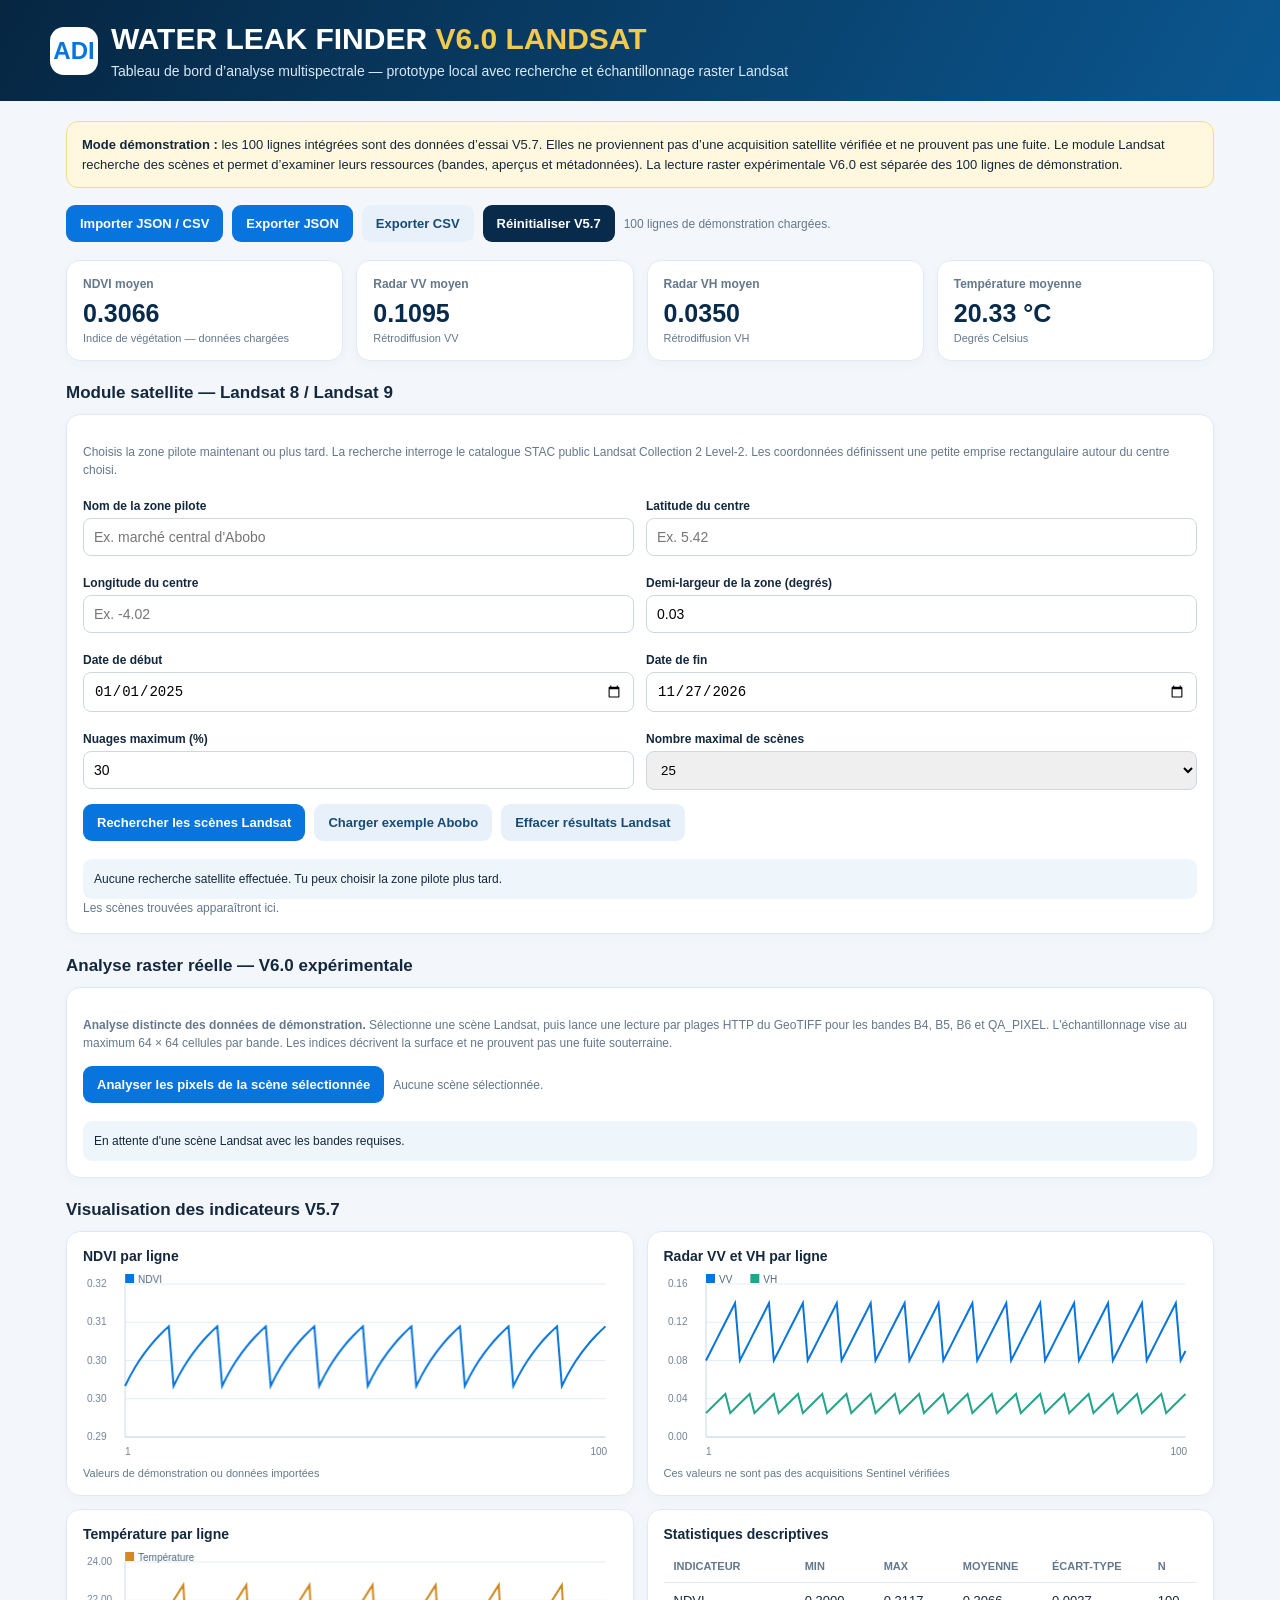
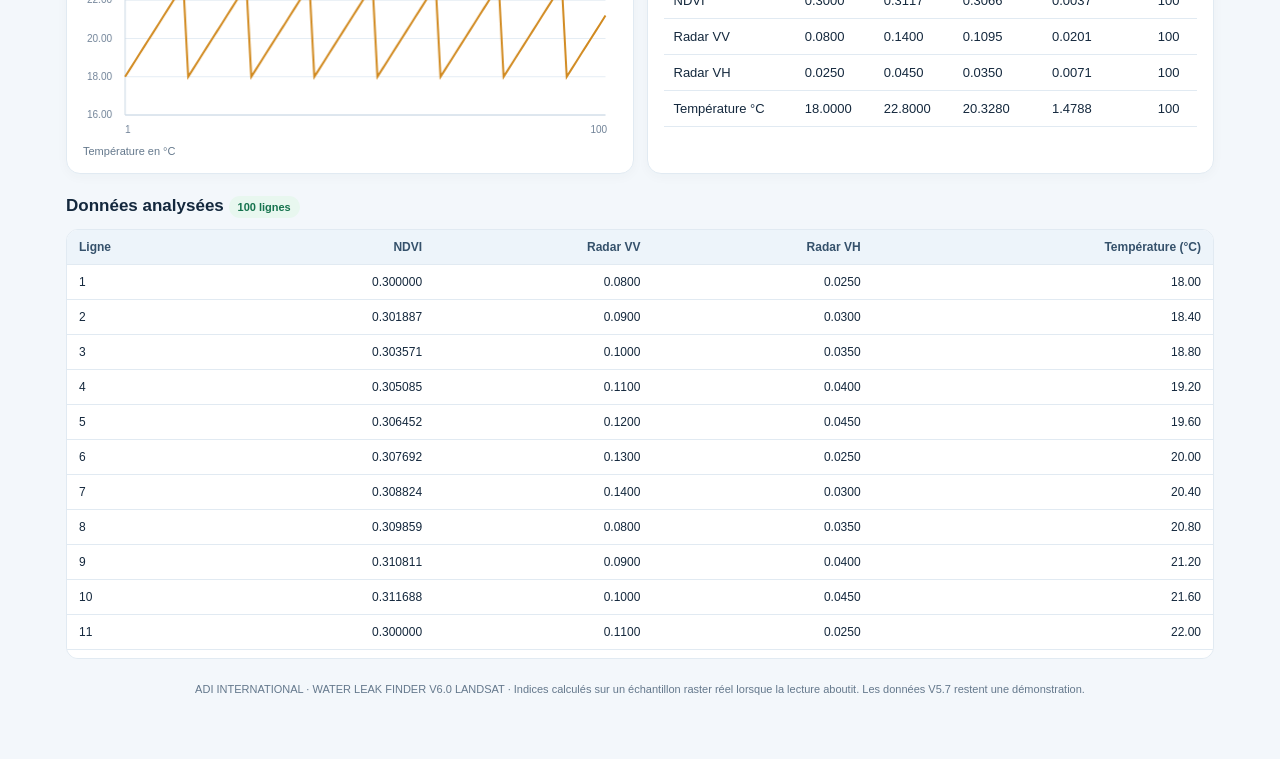
==== cloudflare-preview/index.html @ eb04f43c "Fix Cloudflare raster status and stale Landsat selections" ====
<!DOCTYPE html>
<html lang="fr">
<head>
<meta charset="UTF-8">
<meta name="viewport" content="width=device-width, initial-scale=1.0">
<meta name="theme-color" content="#082b4c">
<title>ADI WATER LEAK FINDER — V6.0 LANDSAT · CLOUDFLARE PREVIEW</title>
<style>
:root{--navy:#082b4c;--blue:#0875df;--cyan:#23b8c7;--gold:#f2c94c;--bg:#f3f7fb;--card:#fff;--text:#14283d;--muted:#64788c;--line:#e1eaf2;--green:#17865b;--red:#b94b4b}
*{box-sizing:border-box}body{margin:0;background:var(--bg);color:var(--text);font-family:Arial,Helvetica,sans-serif}
header{background:linear-gradient(120deg,#062642,#0b5790);color:white;padding:22px max(18px,calc((100% - 1180px)/2))}
.brand{display:flex;align-items:center;gap:13px}.logo{width:48px;height:48px;border-radius:14px;background:#fff;color:var(--blue);display:grid;place-items:center;font-size:24px;font-weight:800}
h1{font-size:clamp(20px,4vw,30px);margin:0}.subtitle{color:#d8e9f8;margin:7px 0 0;font-size:14px}
.wrap{max-width:1180px;margin:auto;padding:20px 16px 40px}
.notice{background:#fff8df;border:1px solid #f1dc8c;border-radius:12px;padding:13px 15px;margin-bottom:17px;font-size:13px;line-height:1.5}
.toolbar{display:flex;flex-wrap:wrap;gap:9px;margin:14px 0 18px}
button,.filelabel{border:0;border-radius:9px;padding:11px 14px;font-weight:700;font-size:13px;cursor:pointer;background:var(--blue);color:#fff}
button.secondary,.filelabel.secondary{background:#e8f1fa;color:#174a76}button.dark{background:var(--navy)}button:hover,.filelabel:hover{filter:brightness(.96)}
input[type=file]{display:none}.status{font-size:12px;color:var(--muted);align-self:center}
.grid{display:grid;grid-template-columns:repeat(4,1fr);gap:13px}
.card{background:var(--card);border:1px solid var(--line);border-radius:14px;padding:16px;box-shadow:0 3px 12px #12334d08}
.metric-label{font-size:12px;color:var(--muted);font-weight:700}.metric{font-size:25px;font-weight:800;margin:8px 0 4px;color:var(--navy)}.metric-sub{font-size:11px;color:var(--muted)}
.section-title{font-size:17px;margin:22px 0 11px}.charts{display:grid;grid-template-columns:1fr 1fr;gap:13px}.chart-card{min-height:250px}.chart-title{font-size:14px;font-weight:700;margin-bottom:8px}.chart-note{font-size:11px;color:var(--muted);margin-top:5px}canvas{width:100%;height:190px;display:block}
.stats-wrap{overflow-x:auto}.stats{width:100%;border-collapse:collapse;font-size:13px}.stats th,.stats td{text-align:left;padding:10px;border-bottom:1px solid var(--line);white-space:nowrap}.stats th{color:var(--muted);font-size:11px;text-transform:uppercase}
.table-wrap{overflow:auto;max-height:430px;border:1px solid var(--line);border-radius:12px;background:#fff}
table.data{width:100%;border-collapse:collapse;font-size:12px;min-width:570px}table.data th,table.data td{padding:10px 12px;text-align:right;border-bottom:1px solid var(--line)}table.data th{position:sticky;top:0;background:#edf4fa;color:#35516b}table.data th:first-child,table.data td:first-child{text-align:left}
.footer{color:var(--muted);font-size:11px;text-align:center;padding:24px 8px}
.pill{display:inline-block;border-radius:30px;padding:5px 9px;background:#e8f7ef;color:#16734e;font-size:11px;font-weight:700}
input[type=text],input[type=number],input[type=date]{padding:10px;border:1px solid #cbd8e4;border-radius:8px;width:100%;font-size:14px}
.landsat-grid{display:grid;grid-template-columns:1fr 1fr;gap:12px}.field label{display:block;font-size:12px;font-weight:700;margin:8px 0 5px}
.landsat-status{margin-top:12px;padding:11px;border-radius:9px;background:#eef5fb;font-size:12px;line-height:1.5;white-space:pre-wrap}
.scene{border-top:1px solid var(--line);padding:12px 0;font-size:13px;overflow-wrap:anywhere}.scene:first-child{border-top:0}
.scene a{color:#075fb5}.small-note{font-size:12px;color:var(--muted);line-height:1.5}
@media(max-width:760px){.grid{grid-template-columns:repeat(2,1fr)}.charts{grid-template-columns:1fr}.wrap{padding:15px 12px 30px}.metric{font-size:22px}}
@media(max-width:600px){.landsat-grid{grid-template-columns:1fr}}
@media(max-width:360px){.grid{grid-template-columns:1fr 1fr}.toolbar button,.filelabel{flex:1;text-align:center}}
</style>
</head>
<body>
<header>
  <div class="brand"><div class="logo">ADI</div><div><h1>WATER LEAK FINDER <span style="color:#f2c94c">V6.0 LANDSAT</span></h1><p class="subtitle">Tableau de bord d’analyse multispectrale — prototype local avec recherche et échantillonnage raster Landsat</p></div></div>
</header>
<main class="wrap">
  <div class="notice"><strong>Mode démonstration :</strong> les 100 lignes intégrées sont des données d’essai V5.7. Elles ne proviennent pas d’une acquisition satellite vérifiée et ne prouvent pas une fuite. Le module Landsat recherche des scènes et permet d’examiner leurs ressources (bandes, aperçus et métadonnées). La lecture raster expérimentale V6.0 est séparée des 100 lignes de démonstration.</div>
  <div class="toolbar">
    <label class="filelabel" for="fileInput">Importer JSON / CSV</label><input id="fileInput" type="file" accept=".json,.csv,application/json,text/csv">
    <button id="exportJson">Exporter JSON</button>
    <button id="exportCsv" class="secondary">Exporter CSV</button>
    <button id="reset" class="dark">Réinitialiser V5.7</button>
    <span id="status" class="status">100 lignes de démonstration chargées.</span>
  </div>
  <section class="grid" id="metrics">
    <div class="card"><div class="metric-label">NDVI moyen</div><div class="metric" id="mNdvi">—</div><div class="metric-sub">Indice de végétation — données chargées</div></div>
    <div class="card"><div class="metric-label">Radar VV moyen</div><div class="metric" id="mVv">—</div><div class="metric-sub">Rétrodiffusion VV</div></div>
    <div class="card"><div class="metric-label">Radar VH moyen</div><div class="metric" id="mVh">—</div><div class="metric-sub">Rétrodiffusion VH</div></div>
    <div class="card"><div class="metric-label">Température moyenne</div><div class="metric" id="mTemp">—</div><div class="metric-sub">Degrés Celsius</div></div>
  </section>
  <h2 class="section-title">Module satellite — Landsat 8 / Landsat 9</h2>
  <section class="card">
    <p class="small-note">Choisis la zone pilote maintenant ou plus tard. La recherche interroge le catalogue STAC public Landsat Collection 2 Level-2. Les coordonnées définissent une petite emprise rectangulaire autour du centre choisi.</p>
    <div class="landsat-grid">
      <div class="field"><label for="pilotName">Nom de la zone pilote</label><input id="pilotName" type="text" placeholder="Ex. marché central d'Abobo" value=""></div>
      <div class="field"><label for="pilotLat">Latitude du centre</label><input id="pilotLat" type="number" step="any" placeholder="Ex. 5.42"></div>
      <div class="field"><label for="pilotLon">Longitude du centre</label><input id="pilotLon" type="number" step="any" placeholder="Ex. -4.02"></div>
      <div class="field"><label for="pilotSize">Demi-largeur de la zone (degrés)</label><input id="pilotSize" type="number" min="0.001" max="2" step="0.001" value="0.03"></div>
      <div class="field"><label for="pilotStart">Date de début</label><input id="pilotStart" type="date" value="2025-01-01"></div>
      <div class="field"><label for="pilotEnd">Date de fin</label><input id="pilotEnd" type="date" value="2026-11-27"></div>
      <div class="field"><label for="pilotCloud">Nuages maximum (%)</label><input id="pilotCloud" type="number" min="0" max="100" value="30"></div>
      <div class="field"><label for="pilotLimit">Nombre maximal de scènes</label><select id="pilotLimit" style="width:100%;padding:10px;border:1px solid #cbd8e4;border-radius:8px"><option>10</option><option selected>25</option><option>50</option></select></div>
    </div>
    <div class="toolbar">
      <button id="landsatSearch">Rechercher les scènes Landsat</button>
      <button id="aboboExample" class="secondary">Charger exemple Abobo</button>
      <button id="clearLandsat" class="secondary">Effacer résultats Landsat</button>
    </div>
    <div id="landsatStatus" class="landsat-status">Aucune recherche satellite effectuée. Tu peux choisir la zone pilote plus tard.</div>
    <div id="landsatResults" class="small-note">Les scènes trouvées apparaîtront ici.</div>
  </section>

  <h2 class="section-title">Analyse raster réelle — V6.0 expérimentale</h2>
  <section class="card">
    <p class="small-note"><strong>Analyse distincte des données de démonstration.</strong> Sélectionne une scène Landsat, puis lance une lecture par plages HTTP du GeoTIFF pour les bandes B4, B5, B6 et QA_PIXEL. L'échantillonnage vise au maximum 64 × 64 cellules par bande. Les indices décrivent la surface et ne prouvent pas une fuite souterraine.</p>
    <div class="toolbar"><button id="analyzeLandsat" type="button" disabled>Analyser les pixels de la scène sélectionnée</button><span id="rasterSelection" class="status">Aucune scène sélectionnée.</span></div>
    <div id="rasterStatus" class="landsat-status">En attente d'une scène Landsat avec les bandes requises.</div>
    <div id="rasterResults" class="stats-wrap"></div>
  </section>
  <h2 class="section-title">Visualisation des indicateurs V5.7</h2>
  <section class="charts">
    <div class="card chart-card"><div class="chart-title">NDVI par ligne</div><canvas id="chartNdvi"></canvas><div class="chart-note">Valeurs de démonstration ou données importées</div></div>
    <div class="card chart-card"><div class="chart-title">Radar VV et VH par ligne</div><canvas id="chartRadar"></canvas><div class="chart-note">Ces valeurs ne sont pas des acquisitions Sentinel vérifiées</div></div>
    <div class="card chart-card"><div class="chart-title">Température par ligne</div><canvas id="chartTemp"></canvas><div class="chart-note">Température en °C</div></div>
    <div class="card"><div class="chart-title">Statistiques descriptives</div><div class="stats-wrap"><table class="stats"><thead><tr><th>Indicateur</th><th>Min</th><th>Max</th><th>Moyenne</th><th>Écart-type</th><th>N</th></tr></thead><tbody id="statsBody"></tbody></table></div></div>
  </section>
  <h2 class="section-title">Données analysées <span class="pill" id="rowCount">100 lignes</span></h2>
  <div class="table-wrap"><table class="data"><thead><tr><th>Ligne</th><th>NDVI</th><th>Radar VV</th><th>Radar VH</th><th>Température (°C)</th></tr></thead><tbody id="dataBody"></tbody></table></div>
  <div class="footer">ADI INTERNATIONAL · WATER LEAK FINDER V6.0 LANDSAT · Indices calculés sur un échantillon raster réel lorsque la lecture aboutit. Les données V5.7 restent une démonstration.</div>
</main>
<script>
const demo=[];
const ndviSeq=[0.3,0.3018867924528302,0.30357142857142855,0.3050847457627119,0.3064516129032258,0.3076923076923077,0.3088235294117647,0.30985915492957744,0.3108108108108108,0.3116883116883117];
const vvSeq=[0.08,0.09,0.10,0.11,0.12,0.13,0.14],vhSeq=[0.025,0.030,0.035,0.040,0.045],tempSeq=[18,18.4,18.8,19.2,19.6,20,20.4,20.8,21.2,21.6,22,22.4,22.8];
for(let i=0;i<100;i++)demo.push({row:i+1,ndvi:ndviSeq[i%10],vv:vvSeq[i%7],vh:vhSeq[i%5],temperature_c:tempSeq[i%13]});
let rows=demo.map(x=>({...x}));
const $=id=>document.getElementById(id),fmt=(n,d=4)=>Number(n).toFixed(d);
function stats(key){const a=rows.map(r=>Number(r[key])).filter(Number.isFinite);if(!a.length)return null;const mean=a.reduce((s,v)=>s+v,0)/a.length,variance=a.reduce((s,v)=>s+(v-mean)**2,0)/a.length;return{count:a.length,min:Math.min(...a),max:Math.max(...a),mean,std:Math.sqrt(variance)}}
function drawChart(canvasId,series,yMin=null,yMax=null){
 const c=$(canvasId),rect=c.getBoundingClientRect(),dpr=window.devicePixelRatio||1,w=Math.max(280,rect.width),h=190;c.width=w*dpr;c.height=h*dpr;
 const ctx=c.getContext('2d');ctx.scale(dpr,dpr);const pad={l:42,r:12,t:12,b:25},pw=w-pad.l-pad.r,ph=h-pad.t-pad.b,all=series.flatMap(s=>s.values).filter(Number.isFinite);if(!all.length)return;
 let min=yMin===null?Math.min(...all):yMin,max=yMax===null?Math.max(...all):yMax;if(max===min){max+=1;min-=1}
 const x=i=>pad.l+(series[0].values.length<=1?0:i/(series[0].values.length-1))*pw,y=v=>pad.t+(max-v)/(max-min)*ph;
 ctx.font='10px Arial';ctx.strokeStyle='#e5edf4';ctx.fillStyle='#718398';ctx.lineWidth=1;
 for(let k=0;k<=4;k++){const val=min+(max-min)*k/4,yy=y(val);ctx.beginPath();ctx.moveTo(pad.l,yy);ctx.lineTo(w-pad.r,yy);ctx.stroke();ctx.fillText(val.toFixed(2),4,yy+3)}
 ctx.strokeStyle='#cbd8e4';ctx.beginPath();ctx.moveTo(pad.l,pad.t);ctx.lineTo(pad.l,h-pad.b);ctx.lineTo(w-pad.r,h-pad.b);ctx.stroke();
 series.forEach(s=>{ctx.strokeStyle=s.color;ctx.lineWidth=2;ctx.beginPath();s.values.forEach((v,i)=>{if(i===0)ctx.moveTo(x(i),y(v));else ctx.lineTo(x(i),y(v))});ctx.stroke()});
 ctx.fillStyle='#718398';ctx.fillText('1',pad.l,h-7);ctx.fillText(String(series[0].values.length),w-pad.r-15,h-7);
 let lx=pad.l;series.forEach(s=>{ctx.fillStyle=s.color;ctx.fillRect(lx,2,9,9);ctx.fillStyle='#52687c';ctx.fillText(s.name,lx+13,11);lx+=ctx.measureText(s.name).width+31});
}
function render(){
 const keys=['ndvi','vv','vh','temperature_c'],labels=['NDVI','Radar VV','Radar VH','Température °C'],ss=keys.map(k=>stats(k));
 $('mNdvi').textContent=ss[0]?fmt(ss[0].mean,4):'—';$('mVv').textContent=ss[1]?fmt(ss[1].mean,4):'—';$('mVh').textContent=ss[2]?fmt(ss[2].mean,4):'—';$('mTemp').textContent=ss[3]?fmt(ss[3].mean,2)+' °C':'—';
 $('statsBody').innerHTML=ss.map((s,i)=>s?'<tr><td>'+labels[i]+'</td><td>'+fmt(s.min,4)+'</td><td>'+fmt(s.max,4)+'</td><td>'+fmt(s.mean,4)+'</td><td>'+fmt(s.std,4)+'</td><td>'+s.count+'</td></tr>':'').join('');
 $('dataBody').innerHTML=rows.map(r=>'<tr><td>'+r.row+'</td><td>'+fmt(r.ndvi,6)+'</td><td>'+fmt(r.vv,4)+'</td><td>'+fmt(r.vh,4)+'</td><td>'+fmt(r.temperature_c,2)+'</td></tr>').join('');
 $('rowCount').textContent=rows.length+' lignes';
 drawChart('chartNdvi',[{name:'NDVI',values:rows.map(r=>r.ndvi),color:'#0875df'}],0.29,0.32);
 drawChart('chartRadar',[{name:'VV',values:rows.map(r=>r.vv),color:'#0875df'},{name:'VH',values:rows.map(r=>r.vh),color:'#23a58a'}],0,0.16);
 drawChart('chartTemp',[{name:'Température',values:rows.map(r=>r.temperature_c),color:'#d18a20'}],16,24);
}
function download(name,content,type){const blob=new Blob([content],{type}),url=URL.createObjectURL(blob),a=document.createElement('a');a.href=url;a.download=name;a.click();setTimeout(()=>URL.revokeObjectURL(url),1000)}
$('exportJson').onclick=()=>download('ADI_WATER_LEAK_FINDER_V5_7_resultats.json',JSON.stringify({version:'5.7',date:new Date().toISOString(),rows:rows.length,statistics:{ndvi:stats('ndvi'),radar_vv:stats('vv'),radar_vh:stats('vh'),temperature_c:stats('temperature_c')},results:rows},null,2),'application/json');
$('exportCsv').onclick=()=>{const head='row,ndvi,vv,vh,temperature_c',body=rows.map(r=>[r.row,r.ndvi,r.vv,r.vh,r.temperature_c].join(',')).join('\n');download('ADI_WATER_LEAK_FINDER_V5_7.csv',head+'\n'+body,'text/csv;charset=utf-8')};
$('reset').onclick=()=>{rows=demo.map(x=>({...x}));$('status').textContent='Données de démonstration V5.7 restaurées.';render()};
$('fileInput').onchange=async e=>{const f=e.target.files[0];if(!f)return;try{const txt=await f.text();let parsed;if(f.name.toLowerCase().endsWith('.csv')){const lines=txt.trim().split(/\r?\n/),heads=lines.shift().split(',').map(x=>x.trim());parsed=lines.map(line=>{const v=line.split(','),o={};heads.forEach((h,i)=>o[h]=v[i]);return o})}else{const obj=JSON.parse(txt);parsed=Array.isArray(obj)?obj:(obj.results||obj.data||[])}
 const clean=parsed.map((r,i)=>({row:Number(r.row??r.id??i+1),ndvi:Number(r.ndvi),vv:Number(r.vv??r.radar_vv),vh:Number(r.vh??r.radar_vh),temperature_c:Number(r.temperature_c??r.temperature)})).filter(r=>Object.values(r).every(Number.isFinite));
 if(!clean.length)throw new Error('Aucune ligne valide trouvée.');rows=clean;$('status').textContent=clean.length+' lignes importées depuis '+f.name;render()
 }catch(err){$('status').textContent='Import impossible : '+err.message}e.target.value=''};
window.addEventListener('resize',()=>render());render();

/* V6.0 : recherche catalogue, inspection des ressources et échantillonnage raster réel séparé de la démonstration. */
const stacEndpoint='/api/landsat-search'; // Relais Cloudflare Pages Function.
function safeText(s){return String(s??'').replace(/[&<>"']/g,c=>({'&':'&amp;','<':'&lt;','>':'&gt;','"':'&quot;',"'":'&#39;'}[c]));}
function inspectLandsatScene(index){
 const f=(window.adiLandsatFeatures||[])[index];if(!f)return;
 window.adiSelectedLandsatIndex=index;
 $('rasterSelection').textContent=(f.id||'Scène sélectionnée')+' — prête pour analyse raster';
 $('analyzeLandsat').disabled=false;
 const target=$('sceneAssets'+index),assets=f.assets||{};
 const entries=Object.entries(assets).filter(([k,v])=>v&&v.href);
 if(!entries.length){target.textContent='Aucune ressource détaillée fournie par le catalogue.';return}
 target.innerHTML='<strong>Ressources disponibles ('+entries.length+') :</strong><ul>'+entries.map(([k,v])=>{
  const title=v.title||k,media=v.type||v.media_type||'type non précisé';
  return '<li><strong>'+safeText(k)+'</strong> — '+safeText(title)+' <span class="small-note">('+safeText(media)+')</span> : <a target="_blank" rel="noopener" href="'+safeText(v.href)+'">ouvrir la ressource</a></li>';
 }).join('')+'</ul><p class="small-note">Ouvrir une ressource permet de consulter le fichier ou ses métadonnées. Cette étape ne signifie pas que les pixels ont été téléchargés ni analysés.</p>';
}
$('aboboExample').onclick=()=>{$('pilotName').value='Marché central d’Abobo — exemple à confirmer';$('pilotLat').value='5.416';$('pilotLon').value='-4.020';$('pilotSize').value='0.03';$('landsatStatus').textContent='Exemple de zone chargé. Vérifie le nom et les coordonnées avant de lancer la recherche.'};
$('clearLandsat').onclick=()=>{window.adiLandsatFeatures=[];window.adiSelectedLandsatIndex=null;$('analyzeLandsat').disabled=true;$('rasterSelection').textContent='Aucune scène sélectionnée.';$('rasterStatus').textContent='En attente d’une scène Landsat avec les bandes requises.';$('rasterResults').innerHTML='';$('landsatResults').textContent='Résultats effacés.';$('landsatStatus').textContent='Aucune recherche satellite affichée.'};
$('landsatSearch').onclick=async()=>{
 const lat=Number($('pilotLat').value),lon=Number($('pilotLon').value),size=Number($('pilotSize').value),cloud=Number($('pilotCloud').value),start=$('pilotStart').value,end=$('pilotEnd').value,limit=Number($('pilotLimit').value);
 if(!Number.isFinite(lat)||lat < -90||lat>90||!Number.isFinite(lon)||lon < -180||lon>180||!Number.isFinite(size)||size<=0||size>2){$('landsatStatus').textContent='Coordonnées ou taille invalides. Renseigne latitude, longitude et demi-largeur.';return}
 if(!start||!end||start>end||!Number.isFinite(cloud)||cloud<0||cloud>100){$('landsatStatus').textContent='Vérifie les dates et le pourcentage de nuages.';return}
 const bbox=[lon-size,lat-size,lon+size,lat+size],payload={collections:['landsat-c2l2-sr'],bbox,datetime:start+'T00:00:00Z/'+end+'T23:59:59Z',limit,query:{'eo:cloud_cover':{lte:cloud}}};
 window.adiLandsatFeatures=[];window.adiSelectedLandsatIndex=null;$('analyzeLandsat').disabled=true;$('rasterSelection').textContent='Aucune scène sélectionnée.';$('rasterStatus').textContent='En attente des résultats de recherche.';$('rasterResults').innerHTML='';$('landsatStatus').textContent='Recherche en cours via le relais Cloudflare Pages vers le catalogue USGS Landsat…';$('landsatResults').textContent='Chargement des scènes…';
 try{
  const resp=await fetch(stacEndpoint,{method:'POST',headers:{'Content-Type':'application/json','Accept':'application/geo+json'},body:JSON.stringify(payload)});
  if(!resp.ok)throw new Error('HTTP '+resp.status);
  const data=await resp.json(),features=data.features||[];
  $('landsatStatus').textContent=features.length+' scène(s) retournée(s) pour '+($('pilotName').value||'zone sans nom')+'.';
  if(!features.length){window.adiLandsatFeatures=[];window.adiSelectedLandsatIndex=null;$('analyzeLandsat').disabled=true;$('rasterSelection').textContent='Aucune scène sélectionnée.';$('rasterStatus').textContent='Aucune scène disponible pour l’analyse raster.';$('landsatResults').textContent='Aucune scène trouvée avec ces critères. Essaie une période plus longue ou un seuil nuage plus élevé.';return}
  window.adiLandsatFeatures=features;window.adiSelectedLandsatIndex=null;$('analyzeLandsat').disabled=true;$('rasterSelection').textContent='Choisis « Examiner les ressources » sur une scène.';$('rasterStatus').textContent='Sélectionne une scène pour activer la lecture raster.';$('rasterResults').innerHTML='';
  $('landsatResults').innerHTML=features.map((f,i)=>{
   const p=f.properties||{},date=String(p.datetime||p.start_datetime||'').slice(0,10);
   return '<div class="scene"><strong>'+safeText(f.id||'Scène Landsat')+'</strong> <span class="pill">'+safeText(date||'date non précisée')+'</span><p class="small-note">Plateforme : '+safeText(p.platform||'Landsat')+' · Couverture nuageuse de la scène : '+safeText(p['eo:cloud_cover']??'non renseignée')+' %</p><p class="small-note">Identifiant scène : '+safeText(p['landsat:scene_id']||p['landsat:product_id']||'non fourni')+'</p><button type="button" class="secondary" onclick="inspectLandsatScene('+i+')">Examiner les ressources de cette scène</button><div id="sceneAssets'+i+'" class="small-note" style="margin-top:9px"></div></div>';
  }).join('');
 }catch(err){window.adiLandsatFeatures=[];window.adiSelectedLandsatIndex=null;$('analyzeLandsat').disabled=true;$('rasterSelection').textContent='Aucune scène sélectionnée.';$('rasterStatus').textContent='Recherche échouée : aucune scène disponible pour l’analyse.';$('landsatStatus').textContent='Recherche non confirmée : '+err.message+'. Le relais Cloudflare Pages ou le catalogue USGS peut être indisponible. Vérifie le déploiement Cloudflare Pages et réessaie. Aucun résultat satellite n’a été validé.';$('landsatResults').textContent='Aucune donnée satellite importée. Le tableau V5.7 et ses données restent inchangés.'}
};
</script>

<script type="module">
const rasterStatus=document.getElementById('rasterStatus');
const rasterResults=document.getElementById('rasterResults');
const rasterButton=document.getElementById('analyzeLandsat');
const esc=s=>String(s??'').replace(/[&<>"']/g,c=>({'&':'&amp;','<':'&lt;','>':'&gt;','"':'&quot;',"'":'&#39;'}[c]));
const assetProxy='/api/landsat-asset';
function stats(a){return a.length?{n:a.length,min:Math.min(...a),max:Math.max(...a),mean:a.reduce((s,v)=>s+v,0)/a.length}:null}
function fmt(v){return v===null||!Number.isFinite(v)?'—':v.toFixed(4)}
function utmDefinition(lon,lat){
 if(lat < -80 || lat > 84) throw new Error('Latitude hors de la couverture UTM prise en charge.');
 const zone=Math.max(1,Math.min(60,Math.floor((lon+180)/6)+1));
 return '+proj=utm +zone='+zone+(lat<0?' +south':'')+' +datum=WGS84 +units=m +no_defs';
}
function makeWindow(image,bbox,proj4,crs){
 const [west,south,east,north]=bbox;
 const pts=[[west,south],[west,north],[east,south],[east,north]].map(p=>proj4('EPSG:4326',crs,p));
 const xs=pts.map(p=>p[0]),ys=pts.map(p=>p[1]);
 const [minX,minY,maxX,maxY]=image.getBoundingBox();
 const left=Math.max(0,Math.floor((Math.min(...xs)-minX)/(maxX-minX)*image.getWidth()));
 const right=Math.min(image.getWidth(),Math.ceil((Math.max(...xs)-minX)/(maxX-minX)*image.getWidth()));
 const top=Math.max(0,Math.floor((maxY-Math.max(...ys))/(maxY-minY)*image.getHeight()));
 const bottom=Math.min(image.getHeight(),Math.ceil((maxY-Math.min(...ys))/(maxY-minY)*image.getHeight()));
 if(right<=left||bottom<=top) throw new Error('La zone choisie ne recoupe pas cette image raster.');
 return [left,top,right,bottom];
}
async function probeAsset(href){
 const url=assetProxy+'?url='+encodeURIComponent(href);
 const head=await fetch(url,{method:'HEAD'});
 if(!head.ok) throw new Error('Relais HEAD HTTP '+head.status+' ; amont='+head.headers.get('x-landsat-upstream-status')+' ; Content-Range='+head.headers.get('x-landsat-upstream-content-range')+' ; taille='+head.headers.get('x-landsat-upstream-length'));
 const total=head.headers.get('content-length')||'inconnu';
 const range=await fetch(url,{headers:{Range:'bytes=0-15'}});
 if(range.status!==206) throw new Error('Lecture Range HTTP '+range.status+' (206 attendu) : '+(await range.text()).slice(0,180));
 const cr=range.headers.get('content-range')||'absent';
 const bytes=await range.arrayBuffer();
 if(bytes.byteLength!==16) throw new Error('Bloc raster incomplet : '+bytes.byteLength+' octets reçus, 16 attendus.');
 return {total,contentRange:cr};
}
async function readBand(GeoTIFF,href,bbox,proj4,crs){
 const url=assetProxy+'?url='+encodeURIComponent(href);
 const tiff=await GeoTIFF.fromUrl(url,{allowFullFile:false});
 const image=await tiff.getImage();
 const window=makeWindow(image,bbox,proj4,crs);
 const rasters=await image.readRasters({window,width:64,height:64,interleave:false});
 return {values:rasters[0]};
}
rasterButton.addEventListener('click',async()=>{
 const index=window.adiSelectedLandsatIndex;
 const feature=(window.adiLandsatFeatures||[])[index];
 if(!feature){rasterStatus.textContent='Sélectionne d’abord une scène Landsat.';return}
 const assets=feature.assets||{};
 const required=['red','nir08','swir16','qa_pixel'];
 const missing=required.filter(k=>!assets[k]?.href);
 if(missing.length){rasterStatus.textContent='Analyse impossible : ressources absentes — '+missing.join(', ')+'.';return}
 const lat=Number(document.getElementById('pilotLat').value),lon=Number(document.getElementById('pilotLon').value),size=Number(document.getElementById('pilotSize').value);
 if(!Number.isFinite(lat)||!Number.isFinite(lon)||!Number.isFinite(size)||size<=0){rasterStatus.textContent='Coordonnées ou demi-largeur invalides.';return}
 const bbox=[lon-size,lat-size,lon+size,lat+size];
 rasterButton.disabled=true;rasterStatus.textContent='Lecture des métadonnées GeoTIFF et téléchargement par plages HTTP Range…';rasterResults.innerHTML='';
 let rasterStage='chargement des bibliothèques GeoTIFF/proj4';
 try{
  const [tiffModule,projModule]=await Promise.all([
   import('https://cdn.jsdelivr.net/npm/geotiff@2.1.3/+esm'),
   import('https://cdn.jsdelivr.net/npm/proj4@2.12.1/+esm')
  ]);
  const GeoTIFF=tiffModule;
  const proj4=projModule.default||projModule;
  rasterStage='préparation de la projection de la zone';
  const crs=utmDefinition(lon,lat);
  rasterStage='test HEAD/Range du relais Cloudflare Pages sur la bande B4';
  rasterStatus.textContent='Test du relais Cloudflare Pages HTTP sur la bande B4…';
  const probe=await probeAsset(assets.red.href);
  rasterStage='lecture des bandes GeoTIFF B4, B5, B6 et QA_PIXEL';
  rasterStatus.textContent='Relais accessible (taille '+probe.total+' octets ; '+probe.contentRange+'). Lecture des bandes B4, B5, B6 et QA_PIXEL…';
  const [red,nir,swir,qa]=await Promise.all([
   readBand(GeoTIFF,assets.red.href,bbox,proj4,crs),
   readBand(GeoTIFF,assets.nir08.href,bbox,proj4,crs),
   readBand(GeoTIFF,assets.swir16.href,bbox,proj4,crs),
   readBand(GeoTIFF,assets.qa_pixel.href,bbox,proj4,crs)
  ]);
  rasterStage='calcul des indices NDVI/NDMI et contrôle qualité';
  const n=Math.min(red.values.length,nir.values.length,swir.values.length,qa.values.length);
  const ndvi=[],ndmi=[];let rejected=0;
  for(let i=0;i<n;i++){
   const q=Number(qa.values[i]);
   if(!Number.isFinite(q)||(q&63)!==0){rejected++;continue}
   const rv=Number(red.values[i])*0.0000275-0.2;
   const nv=Number(nir.values[i])*0.0000275-0.2;
   const sv=Number(swir.values[i])*0.0000275-0.2;
   if(!Number.isFinite(rv)||!Number.isFinite(nv)||!Number.isFinite(sv)||rv+nv<=0||nv+sv<=0)continue;
   const vi=(nv-rv)/(nv+rv),mi=(nv-sv)/(nv+sv);
   if(Number.isFinite(vi)&&vi>=-1&&vi<=1)ndvi.push(vi);
   if(Number.isFinite(mi)&&mi>=-1&&mi<=1)ndmi.push(mi);
  }
  if(!ndvi.length||!ndmi.length) throw new Error('Aucun pixel valide après le contrôle qualité. Essaie une autre date ou une zone plus petite.');
  const s1=stats(ndvi),s2=stats(ndmi);
  rasterResults.innerHTML='<table class="stats"><thead><tr><th>Indicateur raster réel</th><th>Moyenne</th><th>Minimum</th><th>Maximum</th><th>Pixels valides</th></tr></thead><tbody>'+
   '<tr><td>NDVI (B5/B4)</td><td>'+fmt(s1.mean)+'</td><td>'+fmt(s1.min)+'</td><td>'+fmt(s1.max)+'</td><td>'+s1.n+'</td></tr>'+
   '<tr><td>NDMI (B5/B6)</td><td>'+fmt(s2.mean)+'</td><td>'+fmt(s2.min)+'</td><td>'+fmt(s2.max)+'</td><td>'+s2.n+'</td></tr></tbody></table>'+
   '<p class="small-note">Scène : '+esc(feature.id)+' · Date : '+esc(feature.properties?.datetime||'non précisée')+' · Emprise demandée : '+bbox.map(v=>v.toFixed(5)).join(', ')+' · Pixels rejetés par QA : '+rejected+'. Échantillonnage réduit à 64 × 64 au maximum par bande. Facteurs Landsat Collection 2 Level-2 SR : 0,0000275 et −0,2.</p>'+
   '<p class="small-note"><strong>Interprétation :</strong> indices de surface uniquement. Ils ne détectent ni ne confirment une canalisation ou une fuite souterraine.</p>';
  rasterStatus.textContent='Lecture raster terminée : des pixels valides ont été lus depuis les GeoTIFF de cette scène.';
 }catch(err){
  rasterStatus.textContent='Échec à l’étape « '+rasterStage+' » — '+(err?.name||'Erreur')+' : '+(err?.message||String(err))+'. Aucun résultat raster validé.';
 }finally{rasterButton.disabled=false}
});
</script>
</body>
</html>
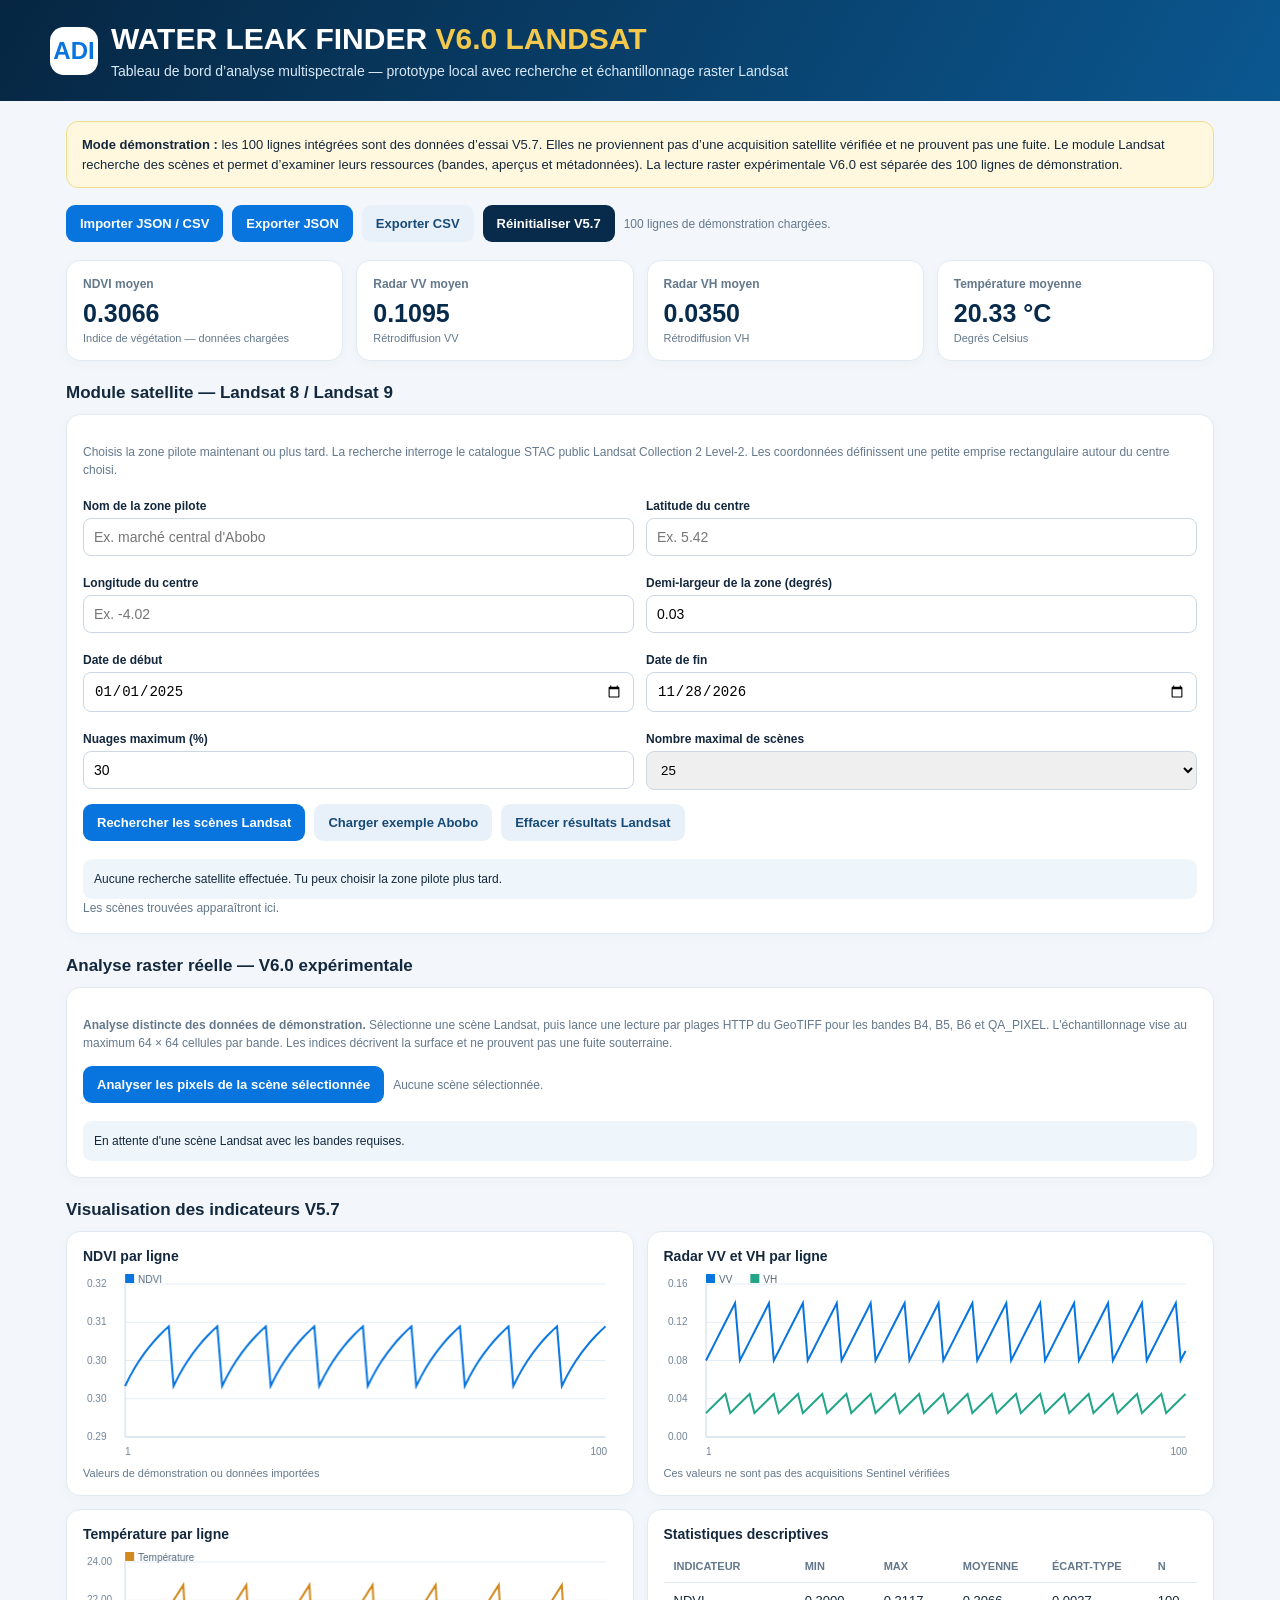
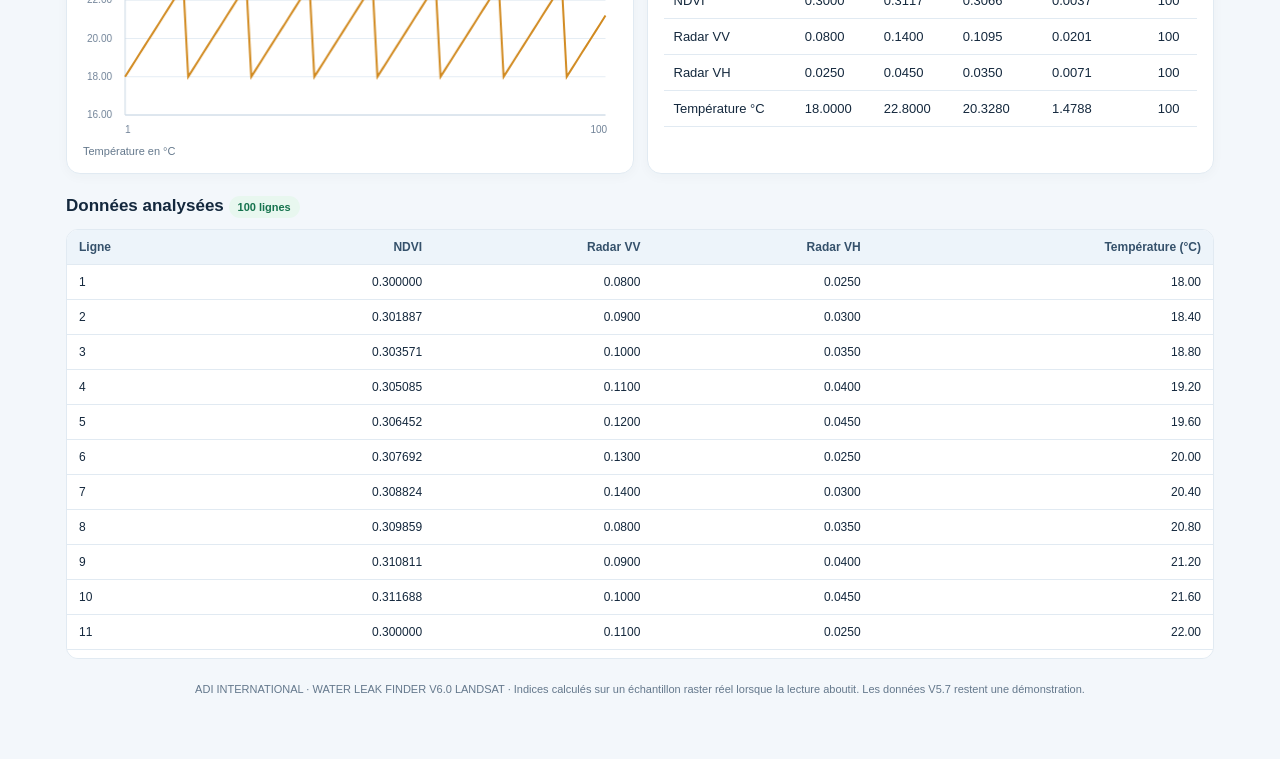
==== commit fe43602a: "Validate Landsat raster band alignment" ====
--- a/cloudflare-preview/index.html
+++ b/cloudflare-preview/index.html
@@ -64,7 +64,7 @@
       <div class="field"><label for="pilotLon">Longitude du centre</label><input id="pilotLon" type="number" step="any" placeholder="Ex. -4.02"></div>
       <div class="field"><label for="pilotSize">Demi-largeur de la zone (degrés)</label><input id="pilotSize" type="number" min="0.001" max="2" step="0.001" value="0.03"></div>
       <div class="field"><label for="pilotStart">Date de début</label><input id="pilotStart" type="date" value="2025-01-01"></div>
-      <div class="field"><label for="pilotEnd">Date de fin</label><input id="pilotEnd" type="date" value="2026-11-27"></div>
+      <div class="field"><label for="pilotEnd">Date de fin</label><input id="pilotEnd" type="date" value="2026-11-28"></div>
       <div class="field"><label for="pilotCloud">Nuages maximum (%)</label><input id="pilotCloud" type="number" min="0" max="100" value="30"></div>
       <div class="field"><label for="pilotLimit">Nombre maximal de scènes</label><select id="pilotLimit" style="width:100%;padding:10px;border:1px solid #cbd8e4;border-radius:8px"><option>10</option><option selected>25</option><option>50</option></select></div>
     </div>
@@ -129,33 +129,61 @@
 $('exportJson').onclick=()=>download('ADI_WATER_LEAK_FINDER_V5_7_resultats.json',JSON.stringify({version:'5.7',date:new Date().toISOString(),rows:rows.length,statistics:{ndvi:stats('ndvi'),radar_vv:stats('vv'),radar_vh:stats('vh'),temperature_c:stats('temperature_c')},results:rows},null,2),'application/json');
 $('exportCsv').onclick=()=>{const head='row,ndvi,vv,vh,temperature_c',body=rows.map(r=>[r.row,r.ndvi,r.vv,r.vh,r.temperature_c].join(',')).join('\n');download('ADI_WATER_LEAK_FINDER_V5_7.csv',head+'\n'+body,'text/csv;charset=utf-8')};
 $('reset').onclick=()=>{rows=demo.map(x=>({...x}));$('status').textContent='Données de démonstration V5.7 restaurées.';render()};
-$('fileInput').onchange=async e=>{const f=e.target.files[0];if(!f)return;try{const txt=await f.text();let parsed;if(f.name.toLowerCase().endsWith('.csv')){const lines=txt.trim().split(/\r?\n/),heads=lines.shift().split(',').map(x=>x.trim());parsed=lines.map(line=>{const v=line.split(','),o={};heads.forEach((h,i)=>o[h]=v[i]);return o})}else{const obj=JSON.parse(txt);parsed=Array.isArray(obj)?obj:(obj.results||obj.data||[])}
- const clean=parsed.map((r,i)=>({row:Number(r.row??r.id??i+1),ndvi:Number(r.ndvi),vv:Number(r.vv??r.radar_vv),vh:Number(r.vh??r.radar_vh),temperature_c:Number(r.temperature_c??r.temperature)})).filter(r=>Object.values(r).every(Number.isFinite));
- if(!clean.length)throw new Error('Aucune ligne valide trouvée.');rows=clean;$('status').textContent=clean.length+' lignes importées depuis '+f.name;render()
+function parseCsv(text){
+ const out=[];let row=[],field='',quoted=false;
+ for(let i=0;i<text.length;i++){const ch=text[i];
+  if(quoted){if(ch==='"'&&text[i+1]==='"'){field+='"';i++}else if(ch==='"')quoted=false;else field+=ch}
+  else if(ch==='"'){if(field.length)throw new Error('Guillemet CSV inattendu.');quoted=true}
+  else if(ch===','){row.push(field);field=''}
+  else if(ch==='\n'){row.push(field);out.push(row);row=[];field=''}
+  else if(ch==='\r'){if(text[i+1]==='\n')continue;row.push(field);out.push(row);row=[];field=''}
+  else field+=ch;
+ }
+ if(quoted)throw new Error('Champ CSV entre guillemets non terminé.');
+ if(field.length||row.length){row.push(field);out.push(row)}
+ while(out.length&&out[out.length-1].every(v=>v.trim()===''))out.pop();
+ if(!out.length)throw new Error('CSV vide.');
+ const headers=out.shift().map(v=>v.trim().replace(/^\uFEFF/,''));
+ const aliases={vv:['vv','radar_vv'],vh:['vh','radar_vh'],temperature_c:['temperature_c','temperature']};
+ for(const key of ['ndvi','vv','vh','temperature_c'])if(!(key==='ndvi'?headers.includes(key):aliases[key].some(a=>headers.includes(a))))throw new Error('Colonne obligatoire absente : '+key);
+ return out.filter(r=>r.some(v=>v.trim()!=='')).map(values=>{const o={};headers.forEach((h,j)=>o[h]=values[j]??'');return o});
+}
+$('fileInput').onchange=async e=>{const f=e.target.files[0];if(!f)return;try{const txt=await f.text();let parsed;if(f.name.toLowerCase().endsWith('.csv'))parsed=parseCsv(txt);else{const obj=JSON.parse(txt);parsed=Array.isArray(obj)?obj:(obj.results||obj.data||[])}
+ if(!Array.isArray(parsed)||!parsed.length)throw new Error('Aucune ligne trouvée.');
+ const clean=parsed.map((r,i)=>{const pick=(...names)=>{for(const n of names)if(r[n]!==undefined&&r[n]!==null&&String(r[n]).trim()!=='')return Number(r[n]);return NaN};
+ return {row:(pick('row','id')||i+1),ndvi:pick('ndvi'),vv:pick('vv','radar_vv'),vh:pick('vh','radar_vh'),temperature_c:pick('temperature_c','temperature')}});
+ const invalid=clean.findIndex(r=>!Object.values(r).every(Number.isFinite));
+ if(invalid!==-1)throw new Error('Ligne '+(invalid+2)+' incomplète ou non numérique. Les champs vides ne sont pas convertis en zéro.');
+ rows=clean;$('status').textContent=clean.length+' lignes importées depuis '+f.name;render()
  }catch(err){$('status').textContent='Import impossible : '+err.message}e.target.value=''};
 window.addEventListener('resize',()=>render());render();
 
 /* V6.0 : recherche catalogue, inspection des ressources et échantillonnage raster réel séparé de la démonstration. */
 const stacEndpoint='/api/landsat-search'; // Relais Cloudflare Pages Function.
 function safeText(s){return String(s??'').replace(/[&<>"']/g,c=>({'&':'&amp;','<':'&lt;','>':'&gt;','"':'&quot;',"'":'&#39;'}[c]));}
+function safeLandsatAssetUrl(value){
+ try{const u=new URL(value);if(u.protocol!=='https:'||u.hostname!=='landsatlook.usgs.gov'||u.port||u.username||u.password)return null;
+ if(!u.pathname.startsWith('/data/collection02/level-2/standard/oli-tirs/')||!u.pathname.toUpperCase().endsWith('.TIF'))return null;return u.href}catch(_){return null}
+}
 function inspectLandsatScene(index){
  const f=(window.adiLandsatFeatures||[])[index];if(!f)return;
  window.adiSelectedLandsatIndex=index;
  $('rasterSelection').textContent=(f.id||'Scène sélectionnée')+' — prête pour analyse raster';
  $('analyzeLandsat').disabled=false;
  const target=$('sceneAssets'+index),assets=f.assets||{};
- const entries=Object.entries(assets).filter(([k,v])=>v&&v.href);
+ const entries=Object.entries(assets).filter(([k,v])=>v&&safeLandsatAssetUrl(v.href));
  if(!entries.length){target.textContent='Aucune ressource détaillée fournie par le catalogue.';return}
  target.innerHTML='<strong>Ressources disponibles ('+entries.length+') :</strong><ul>'+entries.map(([k,v])=>{
   const title=v.title||k,media=v.type||v.media_type||'type non précisé';
-  return '<li><strong>'+safeText(k)+'</strong> — '+safeText(title)+' <span class="small-note">('+safeText(media)+')</span> : <a target="_blank" rel="noopener" href="'+safeText(v.href)+'">ouvrir la ressource</a></li>';
+  const safeHref=safeLandsatAssetUrl(v.href);
+  return '<li><strong>'+safeText(k)+'</strong> — '+safeText(title)+' <span class="small-note">('+safeText(media)+')</span> : <a target="_blank" rel="noopener noreferrer" href="'+safeText(safeHref)+'">ouvrir la ressource</a></li>';
  }).join('')+'</ul><p class="small-note">Ouvrir une ressource permet de consulter le fichier ou ses métadonnées. Cette étape ne signifie pas que les pixels ont été téléchargés ni analysés.</p>';
 }
 $('aboboExample').onclick=()=>{$('pilotName').value='Marché central d’Abobo — exemple à confirmer';$('pilotLat').value='5.416';$('pilotLon').value='-4.020';$('pilotSize').value='0.03';$('landsatStatus').textContent='Exemple de zone chargé. Vérifie le nom et les coordonnées avant de lancer la recherche.'};
 $('clearLandsat').onclick=()=>{window.adiLandsatFeatures=[];window.adiSelectedLandsatIndex=null;$('analyzeLandsat').disabled=true;$('rasterSelection').textContent='Aucune scène sélectionnée.';$('rasterStatus').textContent='En attente d’une scène Landsat avec les bandes requises.';$('rasterResults').innerHTML='';$('landsatResults').textContent='Résultats effacés.';$('landsatStatus').textContent='Aucune recherche satellite affichée.'};
 $('landsatSearch').onclick=async()=>{
- const lat=Number($('pilotLat').value),lon=Number($('pilotLon').value),size=Number($('pilotSize').value),cloud=Number($('pilotCloud').value),start=$('pilotStart').value,end=$('pilotEnd').value,limit=Number($('pilotLimit').value);
- if(!Number.isFinite(lat)||lat < -90||lat>90||!Number.isFinite(lon)||lon < -180||lon>180||!Number.isFinite(size)||size<=0||size>2){$('landsatStatus').textContent='Coordonnées ou taille invalides. Renseigne latitude, longitude et demi-largeur.';return}
+ const latText=$('pilotLat').value.trim(),lonText=$('pilotLon').value.trim(),lat=Number(latText),lon=Number(lonText),size=Number($('pilotSize').value),cloud=Number($('pilotCloud').value),start=$('pilotStart').value,end=$('pilotEnd').value,limit=Number($('pilotLimit').value);
+ if(!latText||!lonText||!Number.isFinite(lat)||lat < -90||lat>90||!Number.isFinite(lon)||lon < -180||lon>180||!Number.isFinite(size)||size<=0||size>2||lon-size < -180||lon+size > 180||lat-size < -90||lat+size > 90){$('landsatStatus').textContent='Coordonnées ou emprise invalides. Renseigne latitude, longitude et demi-largeur sans dépasser les limites géographiques.';return}
  if(!start||!end||start>end||!Number.isFinite(cloud)||cloud<0||cloud>100){$('landsatStatus').textContent='Vérifie les dates et le pourcentage de nuages.';return}
  const bbox=[lon-size,lat-size,lon+size,lat+size],payload={collections:['landsat-c2l2-sr'],bbox,datetime:start+'T00:00:00Z/'+end+'T23:59:59Z',limit,query:{'eo:cloud_cover':{lte:cloud}}};
  window.adiLandsatFeatures=[];window.adiSelectedLandsatIndex=null;$('analyzeLandsat').disabled=true;$('rasterSelection').textContent='Aucune scène sélectionnée.';$('rasterStatus').textContent='En attente des résultats de recherche.';$('rasterResults').innerHTML='';$('landsatStatus').textContent='Recherche en cours via le relais Cloudflare Pages vers le catalogue USGS Landsat…';$('landsatResults').textContent='Chargement des scènes…';
@@ -182,12 +210,21 @@
 const assetProxy='/api/landsat-asset';
 function stats(a){return a.length?{n:a.length,min:Math.min(...a),max:Math.max(...a),mean:a.reduce((s,v)=>s+v,0)/a.length}:null}
 function fmt(v){return v===null||!Number.isFinite(v)?'—':v.toFixed(4)}
-function utmDefinition(lon,lat){
- if(lat < -80 || lat > 84) throw new Error('Latitude hors de la couverture UTM prise en charge.');
- const zone=Math.max(1,Math.min(60,Math.floor((lon+180)/6)+1));
- return '+proj=utm +zone='+zone+(lat<0?' +south':'')+' +datum=WGS84 +units=m +no_defs';
+function imageCrs(image){
+ const keys=image.getGeoKeys()||{};
+ const code=Number(keys.ProjectedCSTypeGeoKey);
+ if(!Number.isInteger(code)||code<=0||code===32767)throw new Error('Code EPSG projeté absent ou non pris en charge dans les GeoKeys du GeoTIFF.');
+ return 'EPSG:'+code;
+}
+function ensureProj4Definition(crs,proj4){
+ const match=/^EPSG:(326\d{2}|327\d{2})$/.exec(crs);
+ if(!match)throw new Error('Projection GeoTIFF non prise en charge : '+crs+'. Une projection UTM WGS84 EPSG:326xx/327xx est requise.');
+ const code=Number(match[1]),zone=code%100,south=code>=32700;
+ if(zone<1||zone>60)throw new Error('Code UTM EPSG invalide : '+crs);
+ if(!proj4.defs(crs))proj4.defs(crs,'+proj=utm +zone='+zone+(south?' +south':'')+' +datum=WGS84 +units=m +no_defs');
 }
 function makeWindow(image,bbox,proj4,crs){
+ ensureProj4Definition(crs,proj4);
  const [west,south,east,north]=bbox;
  const pts=[[west,south],[west,north],[east,south],[east,north]].map(p=>proj4('EPSG:4326',crs,p));
  const xs=pts.map(p=>p[0]),ys=pts.map(p=>p[1]);
@@ -200,7 +237,9 @@
  return [left,top,right,bottom];
 }
 async function probeAsset(href){
- const url=assetProxy+'?url='+encodeURIComponent(href);
+ const safeHref=safeLandsatAssetUrl(href);
+ if(!safeHref)throw new Error('URL de ressource refusée : hôte ou chemin non autorisé.');
+ const url=assetProxy+'?url='+encodeURIComponent(safeHref);
  const head=await fetch(url,{method:'HEAD'});
  if(!head.ok) throw new Error('Relais HEAD HTTP '+head.status+' ; amont='+head.headers.get('x-landsat-upstream-status')+' ; Content-Range='+head.headers.get('x-landsat-upstream-content-range')+' ; taille='+head.headers.get('x-landsat-upstream-length'));
  const total=head.headers.get('content-length')||'inconnu';
@@ -211,13 +250,18 @@
  if(bytes.byteLength!==16) throw new Error('Bloc raster incomplet : '+bytes.byteLength+' octets reçus, 16 attendus.');
  return {total,contentRange:cr};
 }
-async function readBand(GeoTIFF,href,bbox,proj4,crs){
- const url=assetProxy+'?url='+encodeURIComponent(href);
+async function readBand(GeoTIFF,href,bbox,proj4){
+ const safeHref=safeLandsatAssetUrl(href);
+ if(!safeHref)throw new Error('URL de ressource refusée : hôte ou chemin non autorisé.');
+ const url=assetProxy+'?url='+encodeURIComponent(safeHref);
  const tiff=await GeoTIFF.fromUrl(url,{allowFullFile:false});
  const image=await tiff.getImage();
- const window=makeWindow(image,bbox,proj4,crs);
+ const nativeCrs=imageCrs(image);
+ const window=makeWindow(image,bbox,proj4,nativeCrs);
  const rasters=await image.readRasters({window,width:64,height:64,interleave:false});
- return {values:rasters[0]};
+ const values=rasters[0];
+ if(!values||values.length!==64*64)throw new Error('Échantillon GeoTIFF incomplet : 4096 cellules attendues, '+(values?.length??0)+' reçues.');
+ return {values,crs:nativeCrs,bbox:image.getBoundingBox(),window,imageWidth:image.getWidth(),imageHeight:image.getHeight(),origin:image.getOrigin(),resolution:image.getResolution()};
 }
 rasterButton.addEventListener('click',async()=>{
  const index=window.adiSelectedLandsatIndex;
@@ -225,10 +269,10 @@
  if(!feature){rasterStatus.textContent='Sélectionne d’abord une scène Landsat.';return}
  const assets=feature.assets||{};
  const required=['red','nir08','swir16','qa_pixel'];
- const missing=required.filter(k=>!assets[k]?.href);
+ const missing=required.filter(k=>!assets[k]?.href||!safeLandsatAssetUrl(assets[k].href));
  if(missing.length){rasterStatus.textContent='Analyse impossible : ressources absentes — '+missing.join(', ')+'.';return}
- const lat=Number(document.getElementById('pilotLat').value),lon=Number(document.getElementById('pilotLon').value),size=Number(document.getElementById('pilotSize').value);
- if(!Number.isFinite(lat)||!Number.isFinite(lon)||!Number.isFinite(size)||size<=0){rasterStatus.textContent='Coordonnées ou demi-largeur invalides.';return}
+ const latText=document.getElementById('pilotLat').value.trim(),lonText=document.getElementById('pilotLon').value.trim(),lat=Number(latText),lon=Number(lonText),size=Number(document.getElementById('pilotSize').value);
+ if(!latText||!lonText||!Number.isFinite(lat)||lat < -90||lat > 90||!Number.isFinite(lon)||lon < -180||lon > 180||!Number.isFinite(size)||size<=0||size>2||lon-size < -180||lon+size > 180||lat-size < -90||lat+size > 90){rasterStatus.textContent='Coordonnées ou emprise invalides. Vérifie latitude, longitude et demi-largeur.';return}
  const bbox=[lon-size,lat-size,lon+size,lat+size];
  rasterButton.disabled=true;rasterStatus.textContent='Lecture des métadonnées GeoTIFF et téléchargement par plages HTTP Range…';rasterResults.innerHTML='';
  let rasterStage='chargement des bibliothèques GeoTIFF/proj4';
@@ -239,21 +283,26 @@
   ]);
   const GeoTIFF=tiffModule;
   const proj4=projModule.default||projModule;
-  rasterStage='préparation de la projection de la zone';
-  const crs=utmDefinition(lon,lat);
+  rasterStage='lecture du CRS natif des GeoTIFF';
+  rasterStatus.textContent='La projection sera lue dans les GeoKeys de chaque GeoTIFF ; aucune projection UTM supposée ne sera appliquée.';
   rasterStage='test HEAD/Range du relais Cloudflare Pages sur la bande B4';
   rasterStatus.textContent='Test du relais Cloudflare Pages HTTP sur la bande B4…';
   const probe=await probeAsset(assets.red.href);
   rasterStage='lecture des bandes GeoTIFF B4, B5, B6 et QA_PIXEL';
   rasterStatus.textContent='Relais accessible (taille '+probe.total+' octets ; '+probe.contentRange+'). Lecture des bandes B4, B5, B6 et QA_PIXEL…';
   const [red,nir,swir,qa]=await Promise.all([
-   readBand(GeoTIFF,assets.red.href,bbox,proj4,crs),
-   readBand(GeoTIFF,assets.nir08.href,bbox,proj4,crs),
-   readBand(GeoTIFF,assets.swir16.href,bbox,proj4,crs),
-   readBand(GeoTIFF,assets.qa_pixel.href,bbox,proj4,crs)
+   readBand(GeoTIFF,assets.red.href,bbox,proj4),
+   readBand(GeoTIFF,assets.nir08.href,bbox,proj4),
+   readBand(GeoTIFF,assets.swir16.href,bbox,proj4),
+   readBand(GeoTIFF,assets.qa_pixel.href,bbox,proj4)
   ]);
   rasterStage='calcul des indices NDVI/NDMI et contrôle qualité';
-  const n=Math.min(red.values.length,nir.values.length,swir.values.length,qa.values.length);
+  const bands=[red,nir,swir,qa],reference=red;
+  const sameArray=(a,b,tolerance=0)=>Array.isArray(a)&&Array.isArray(b)&&a.length===b.length&&a.every((v,i)=>Number.isFinite(v)&&Number.isFinite(b[i])&&Math.abs(v-b[i])<=tolerance);
+  if(bands.some(b=>b.crs!==reference.crs||b.values.length!==reference.values.length||b.imageWidth!==reference.imageWidth||b.imageHeight!==reference.imageHeight||!sameArray(b.bbox,reference.bbox,0.000001)||!sameArray(b.window,reference.window)||!sameArray(b.origin,reference.origin,0.000001)||!sameArray(b.resolution,reference.resolution,0.000000001))){
+   throw new Error('Les GeoTIFF des bandes ne partagent pas exactement le même CRS, la même emprise, la même fenêtre de pixels et la même résolution. Calcul pixel à pixel annulé.');
+  }
+  const n=reference.values.length;
   const ndvi=[],ndmi=[];let rejected=0;
   for(let i=0;i<n;i++){
    const q=Number(qa.values[i]);
